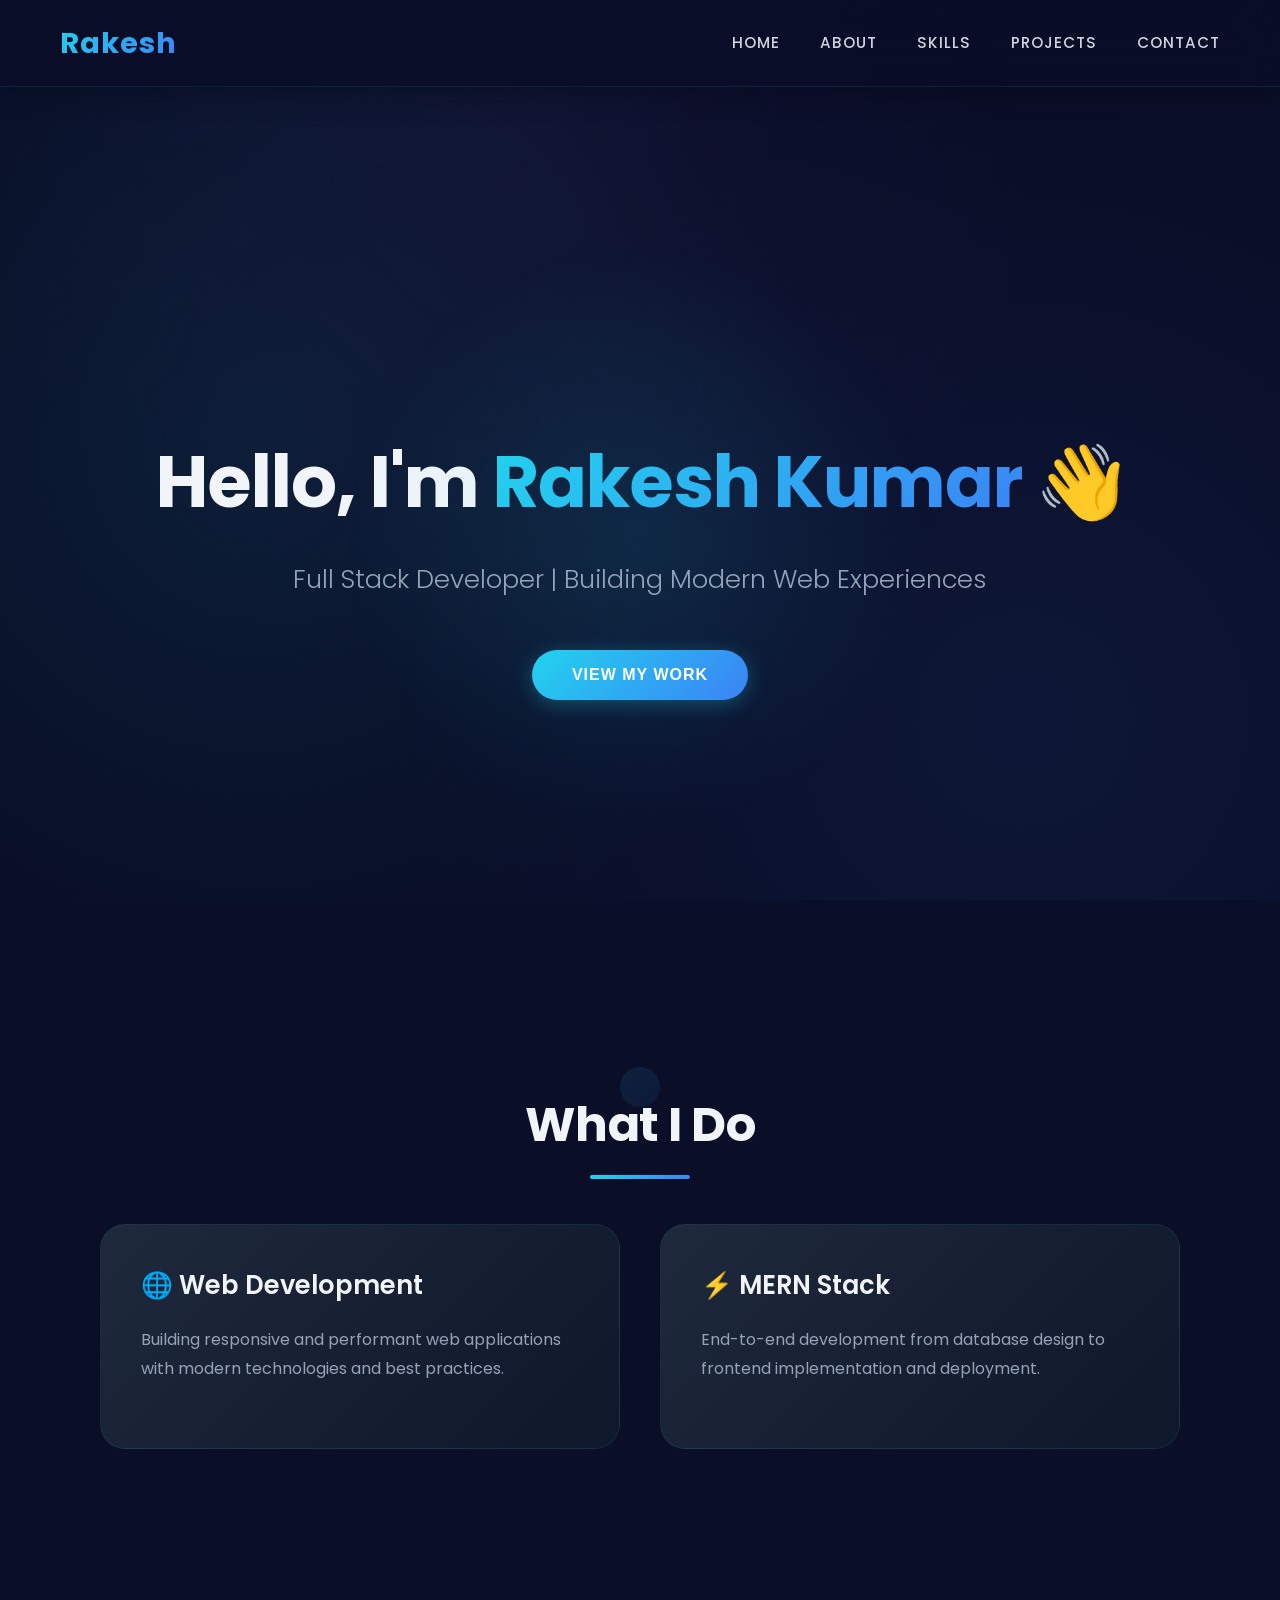
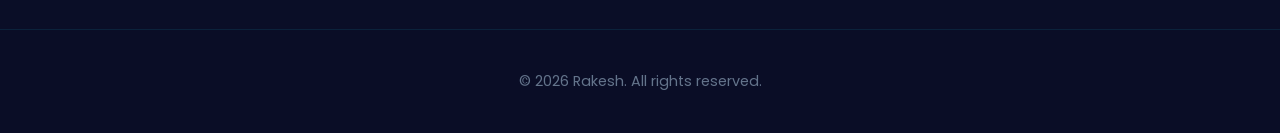
==== index.html @ a0b8a6a6 "chnages" ====
<!DOCTYPE html>
<html lang="en">
<head>
  <meta charset="UTF-8">
  <meta name="viewport" content="width=device-width, initial-scale=1.0">
  <title>Rakesh - Full Stack Developer</title>
  <link rel="stylesheet" href="style.css">
  <link href="https://fonts.googleapis.com/css2?family=Poppins:wght@300;400;500;600;700&display=swap" rel="stylesheet">
</head>
<body>

<nav>
  <h2>Rakesh</h2>
  <ul>
    <li><a href="index.html">Home</a></li>
    <li><a href="about.html">About</a></li>
    <li><a href="skills.html">Skills</a></li>
    <li><a href="projects.html">Projects</a></li>
    <li><a href="contact.html">Contact</a></li>
  </ul>
</nav>

<section class="home">
  <h1>Hello, I'm <span>Rakesh Kumar</span> 👋</h1>
  <p>Full Stack Developer | Building Modern Web Experiences</p>
  <button onclick="goToProjects()">View My Work</button>
</section>

<section class="fade-in">
  <h2>What I Do</h2>
  <div class="projects-grid">
    <div class="card">
      <h3>🌐 Web Development</h3>
      <p>Building responsive and performant web applications with modern technologies and best practices.</p>
    </div>
    
    <div class="card">
      <h3>⚡ MERN Stack</h3>
      <p>End-to-end development from database design to frontend implementation and deployment.</p>
    </div>
  </div>
</section>

<footer>
  <p>&copy; 2026 Rakesh. All rights reserved.</p>
</footer>

<script src="script.js"></script>
</body>
</html>
---- style.css ----
* {
  margin: 0;
  padding: 0;
  box-sizing: border-box;
}

body {
  font-family: 'Poppins', sans-serif;
  background: #0a0e27;
  color: #e2e8f0;
  line-height: 1.6;
  overflow-x: hidden;
}

/* Animated Background */
body::before {
  content: '';
  position: fixed;
  top: 0;
  left: 0;
  width: 100%;
  height: 100%;
  background: 
    radial-gradient(circle at 20% 50%, rgba(34, 211, 238, 0.08) 0%, transparent 50%),
    radial-gradient(circle at 80% 80%, rgba(59, 130, 246, 0.08) 0%, transparent 50%),
    radial-gradient(circle at 40% 20%, rgba(139, 92, 246, 0.05) 0%, transparent 50%);
  pointer-events: none;
  z-index: -1;
}

/* Navbar */
nav {
  display: flex;
  justify-content: space-between;
  align-items: center;
  padding: 20px 60px;
  background: rgba(10, 14, 39, 0.85);
  backdrop-filter: blur(20px);
  position: sticky;
  top: 0;
  z-index: 1000;
  box-shadow: 0 4px 30px rgba(0, 0, 0, 0.3);
  border-bottom: 1px solid rgba(34, 211, 238, 0.1);
}

nav h2 {
  font-size: 1.8rem;
  background: linear-gradient(135deg, #22d3ee, #3b82f6, #8b5cf6);
  -webkit-background-clip: text;
  -webkit-text-fill-color: transparent;
  background-clip: text;
  font-weight: 700;
  letter-spacing: 1px;
  animation: gradient-shift 3s ease infinite;
  background-size: 200% 200%;
}

@keyframes gradient-shift {
  0%, 100% { background-position: 0% 50%; }
  50% { background-position: 100% 50%; }
}

nav ul {
  display: flex;
  gap: 40px;
  list-style: none;
}

nav a {
  color: #cbd5e1;
  text-decoration: none;
  font-weight: 500;
  transition: all 0.3s ease;
  position: relative;
  padding: 8px 0;
  font-size: 0.95rem;
  text-transform: uppercase;
  letter-spacing: 1px;
}

nav a::after {
  content: '';
  position: absolute;
  bottom: 0;
  left: 50%;
  width: 0;
  height: 2px;
  background: linear-gradient(135deg, #22d3ee, #3b82f6);
  transition: all 0.3s ease;
  transform: translateX(-50%);
}

nav a:hover {
  color: #22d3ee;
}

nav a:hover::after {
  width: 100%;
}

/* Home Section */
.home {
  text-align: center;
  padding: 150px 20px 100px;
  min-height: 100vh;
  display: flex;
  flex-direction: column;
  justify-content: center;
  align-items: center;
  position: relative;
}

.home::before {
  content: '';
  position: absolute;
  top: 50%;
  left: 50%;
  transform: translate(-50%, -50%);
  width: 600px;
  height: 600px;
  background: radial-gradient(circle, rgba(34, 211, 238, 0.1) 0%, transparent 70%);
  pointer-events: none;
  animation: pulse 4s ease-in-out infinite;
}

@keyframes pulse {
  0%, 100% { transform: translate(-50%, -50%) scale(1); opacity: 0.5; }
  50% { transform: translate(-50%, -50%) scale(1.2); opacity: 0.8; }
}

.home h1 {
  font-size: 4.5rem;
  color: #f1f5f9;
  margin-bottom: 20px;
  animation: fadeInDown 1s ease;
  font-weight: 700;
  letter-spacing: -1px;
}

.home h1 span {
  background: linear-gradient(135deg, #22d3ee, #3b82f6, #8b5cf6);
  -webkit-background-clip: text;
  -webkit-text-fill-color: transparent;
  background-clip: text;
  background-size: 200% 200%;
  animation: gradient-shift 3s ease infinite;
}

.home p {
  font-size: 1.6rem;
  color: #94a3b8;
  margin-bottom: 50px;
  animation: fadeInUp 1s ease 0.3s both;
  font-weight: 300;
}

/* Buttons */
button, .btn {
  padding: 16px 40px;
  border: none;
  background: linear-gradient(135deg, #22d3ee, #3b82f6);
  color: white;
  font-size: 1rem;
  font-weight: 600;
  border-radius: 50px;
  cursor: pointer;
  transition: all 0.4s ease;
  box-shadow: 0 4px 20px rgba(34, 211, 238, 0.3);
  animation: fadeInUp 1s ease 0.6s both;
  text-transform: uppercase;
  letter-spacing: 1px;
  position: relative;
  overflow: hidden;
}

button::before, .btn::before {
  content: '';
  position: absolute;
  top: 0;
  left: -100%;
  width: 100%;
  height: 100%;
  background: linear-gradient(135deg, transparent, rgba(255, 255, 255, 0.2), transparent);
  transition: left 0.5s ease;
}

button:hover::before, .btn:hover::before {
  left: 100%;
}

button:hover, .btn:hover {
  transform: translateY(-5px);
  box-shadow: 0 8px 30px rgba(34, 211, 238, 0.5);
  background: linear-gradient(135deg, #3b82f6, #22d3ee);
}

/* Section Styling */
section {
  padding: 100px 60px;
  max-width: 1200px;
  margin: 0 auto;
  position: relative;
}

section h2 {
  font-size: 3rem;
  color: #f1f5f9;
  margin-bottom: 50px;
  text-align: center;
  position: relative;
  font-weight: 700;
  letter-spacing: -0.5px;
}

section h2::before {
  content: '';
  position: absolute;
  top: -20px;
  left: 50%;
  transform: translateX(-50%);
  width: 40px;
  height: 40px;
  background: linear-gradient(135deg, #22d3ee, #3b82f6);
  border-radius: 50%;
  opacity: 0.1;
}

section h2::after {
  content: '';
  position: absolute;
  bottom: -15px;
  left: 50%;
  transform: translateX(-50%);
  width: 100px;
  height: 4px;
  background: linear-gradient(135deg, #22d3ee, #3b82f6);
  border-radius: 2px;
}

/* About Section */
.about-content {
  display: grid;
  grid-template-columns: 1fr 1fr;
  gap: 80px;
  align-items: center;
  margin-top: 60px;
}

.about-text {
  font-size: 1.15rem;
  color: #94a3b8;
  line-height: 2;
}

.about-text p {
  margin-bottom: 20px;
  padding-left: 20px;
  border-left: 3px solid #22d3ee;
}

.about-stats {
  display: grid;
  grid-template-columns: repeat(2, 1fr);
  gap: 25px;
}

.stat-box {
  background: linear-gradient(135deg, #1e293b, #0f172a);
  padding: 40px 30px;
  border-radius: 20px;
  text-align: center;
  border: 1px solid rgba(34, 211, 238, 0.15);
  transition: all 0.4s ease;
  position: relative;
  overflow: hidden;
}

.stat-box::before {
  content: '';
  position: absolute;
  top: 0;
  left: 0;
  width: 100%;
  height: 100%;
  background: linear-gradient(135deg, rgba(34, 211, 238, 0.1), transparent);
  opacity: 0;
  transition: opacity 0.4s ease;
}

.stat-box:hover::before {
  opacity: 1;
}

.stat-box:hover {
  border-color: rgba(34, 211, 238, 0.4);
  transform: translateY(-8px);
  box-shadow: 0 15px 40px rgba(34, 211, 238, 0.2);
}

.stat-box h3 {
  font-size: 3rem;
  background: linear-gradient(135deg, #22d3ee, #3b82f6);
  -webkit-background-clip: text;
  -webkit-text-fill-color: transparent;
  background-clip: text;
  margin-bottom: 10px;
  font-weight: 700;
}

.stat-box p {
  color: #94a3b8;
  font-weight: 500;
  text-transform: uppercase;
  letter-spacing: 1px;
  font-size: 0.85rem;
}

/* Skills Section */
.skills {
  display: flex;
  flex-wrap: wrap;
  gap: 20px;
  justify-content: center;
  margin-top: 60px;
}

.skills span {
  background: linear-gradient(135deg, #1e293b, #334155);
  padding: 14px 32px;
  border-radius: 50px;
  font-weight: 500;
  font-size: 0.95rem;
  border: 2px solid rgba(34, 211, 238, 0.2);
  transition: all 0.4s ease;
  color: #e2e8f0;
  position: relative;
  overflow: hidden;
}

.skills span::before {
  content: '';
  position: absolute;
  top: 50%;
  left: 50%;
  width: 0;
  height: 0;
  background: rgba(34, 211, 238, 0.1);
  border-radius: 50%;
  transform: translate(-50%, -50%);
  transition: all 0.4s ease;
}

.skills span:hover::before {
  width: 100%;
  height: 100%;
}

.skills span:hover {
  background: linear-gradient(135deg, #22d3ee, #3b82f6);
  color: #0a0e27;
  transform: translateY(-5px) scale(1.05);
  box-shadow: 0 8px 25px rgba(34, 211, 238, 0.4);
  border-color: transparent;
}

/* Projects Section */
.projects-grid {
  display: grid;
  grid-template-columns: repeat(auto-fit, minmax(350px, 1fr));
  gap: 40px;
  margin-top: 60px;
}

.card {
  background: linear-gradient(135deg, #1e293b, #0f172a);
  padding: 40px;
  border-radius: 25px;
  border: 1px solid rgba(34, 211, 238, 0.1);
  transition: all 0.5s ease;
  position: relative;
  overflow: hidden;
}

.card::before {
  content: '';
  position: absolute;
  top: 0;
  left: 0;
  width: 100%;
  height: 5px;
  background: linear-gradient(135deg, #22d3ee, #3b82f6, #8b5cf6);
  transform: scaleX(0);
  transition: transform 0.5s ease;
  transform-origin: left;
}

.card::after {
  content: '';
  position: absolute;
  top: -50%;
  right: -50%;
  width: 200%;
  height: 200%;
  background: radial-gradient(circle, rgba(34, 211, 238, 0.05) 0%, transparent 70%);
  opacity: 0;
  transition: opacity 0.5s ease;
}

.card:hover::after {
  opacity: 1;
}

.card:hover {
  transform: translateY(-15px);
  border-color: rgba(34, 211, 238, 0.3);
  box-shadow: 0 20px 60px rgba(0, 0, 0, 0.5);
}

.card:hover::before {
  transform: scaleX(1);
}

.card h3 {
  font-size: 1.6rem;
  color: #f1f5f9;
  margin-bottom: 20px;
  font-weight: 600;
}

.card p {
  color: #94a3b8;
  line-height: 1.8;
  margin-bottom: 25px;
}

.card .btn {
  padding: 12px 28px;
  font-size: 0.85rem;
}

/* Contact Section */
.contact-container {
  display: grid;
  grid-template-columns: 1fr 1.2fr;
  gap: 80px;
  margin-top: 60px;
}

.contact-info {
  padding: 40px;
  background: linear-gradient(135deg, #1e293b, #0f172a);
  border-radius: 25px;
  border: 1px solid rgba(34, 211, 238, 0.1);
}

.contact-info h3 {
  background: linear-gradient(135deg, #22d3ee, #3b82f6);
  -webkit-background-clip: text;
  -webkit-text-fill-color: transparent;
  background-clip: text;
  margin-bottom: 30px;
  font-size: 1.8rem;
}

.contact-info p {
  color: #94a3b8;
  margin-bottom: 20px;
  font-size: 1.05rem;
  display: flex;
  align-items: center;
  gap: 15px;
  padding: 10px 0;
  border-bottom: 1px solid rgba(34, 211, 238, 0.1);
}

form {
  background: linear-gradient(135deg, #1e293b, #0f172a);
  padding: 50px;
  border-radius: 25px;
  border: 1px solid rgba(34, 211, 238, 0.1);
  box-shadow: 0 10px 40px rgba(0, 0, 0, 0.3);
}

input, textarea {
  width: 100%;
  padding: 18px 24px;
  margin-bottom: 25px;
  background: #0a0e27;
  border: 2px solid #334155;
  border-radius: 15px;
  color: #e2e8f0;
  font-family: 'Poppins', sans-serif;
  font-size: 1rem;
  transition: all 0.3s ease;
}

input:focus, textarea:focus {
  outline: none;
  border-color: #22d3ee;
  box-shadow: 0 0 20px rgba(34, 211, 238, 0.2);
  background: #0f172a;
}

textarea {
  min-height: 180px;
  resize: vertical;
}

form button {
  width: 100%;
  padding: 18px;
}

/* Footer */
footer {
  text-align: center;
  padding: 40px;
  background: rgba(10, 14, 39, 0.9);
  color: #64748b;
  margin-top: 80px;
  border-top: 1px solid rgba(34, 211, 238, 0.1);
  font-size: 0.9rem;
}

/* Animations */
@keyframes fadeInDown {
  from {
    opacity: 0;
    transform: translateY(-40px);
  }
  to {
    opacity: 1;
    transform: translateY(0);
  }
}

@keyframes fadeInUp {
  from {
    opacity: 0;
    transform: translateY(40px);
  }
  to {
    opacity: 1;
    transform: translateY(0);
  }
}

/* Scroll Animations */
.fade-in {
  opacity: 0;
  transform: translateY(30px);
  transition: all 0.8s ease;
}

.fade-in.visible {
  opacity: 1;
  transform: translateY(0);
}

/* Responsive */
@media (max-width: 768px) {
  nav {
    padding: 15px 30px;
    flex-direction: column;
    gap: 20px;
  }
  
  nav ul {
    gap: 20px;
    flex-wrap: wrap;
    justify-content: center;
  }
  
  .home h1 {
    font-size: 2.8rem;
  }
  
  .home p {
    font-size: 1.2rem;
  }
  
  section {
    padding: 80px 30px;
  }
  
  section h2 {
    font-size: 2.2rem;
  }
  
  .about-content,
  .contact-container {
    grid-template-columns: 1fr;
    gap: 50px;
  }
  
  .projects-grid {
    grid-template-columns: 1fr;
  }
  
  .about-stats {
    grid-template-columns: repeat(2, 1fr);
  }
}
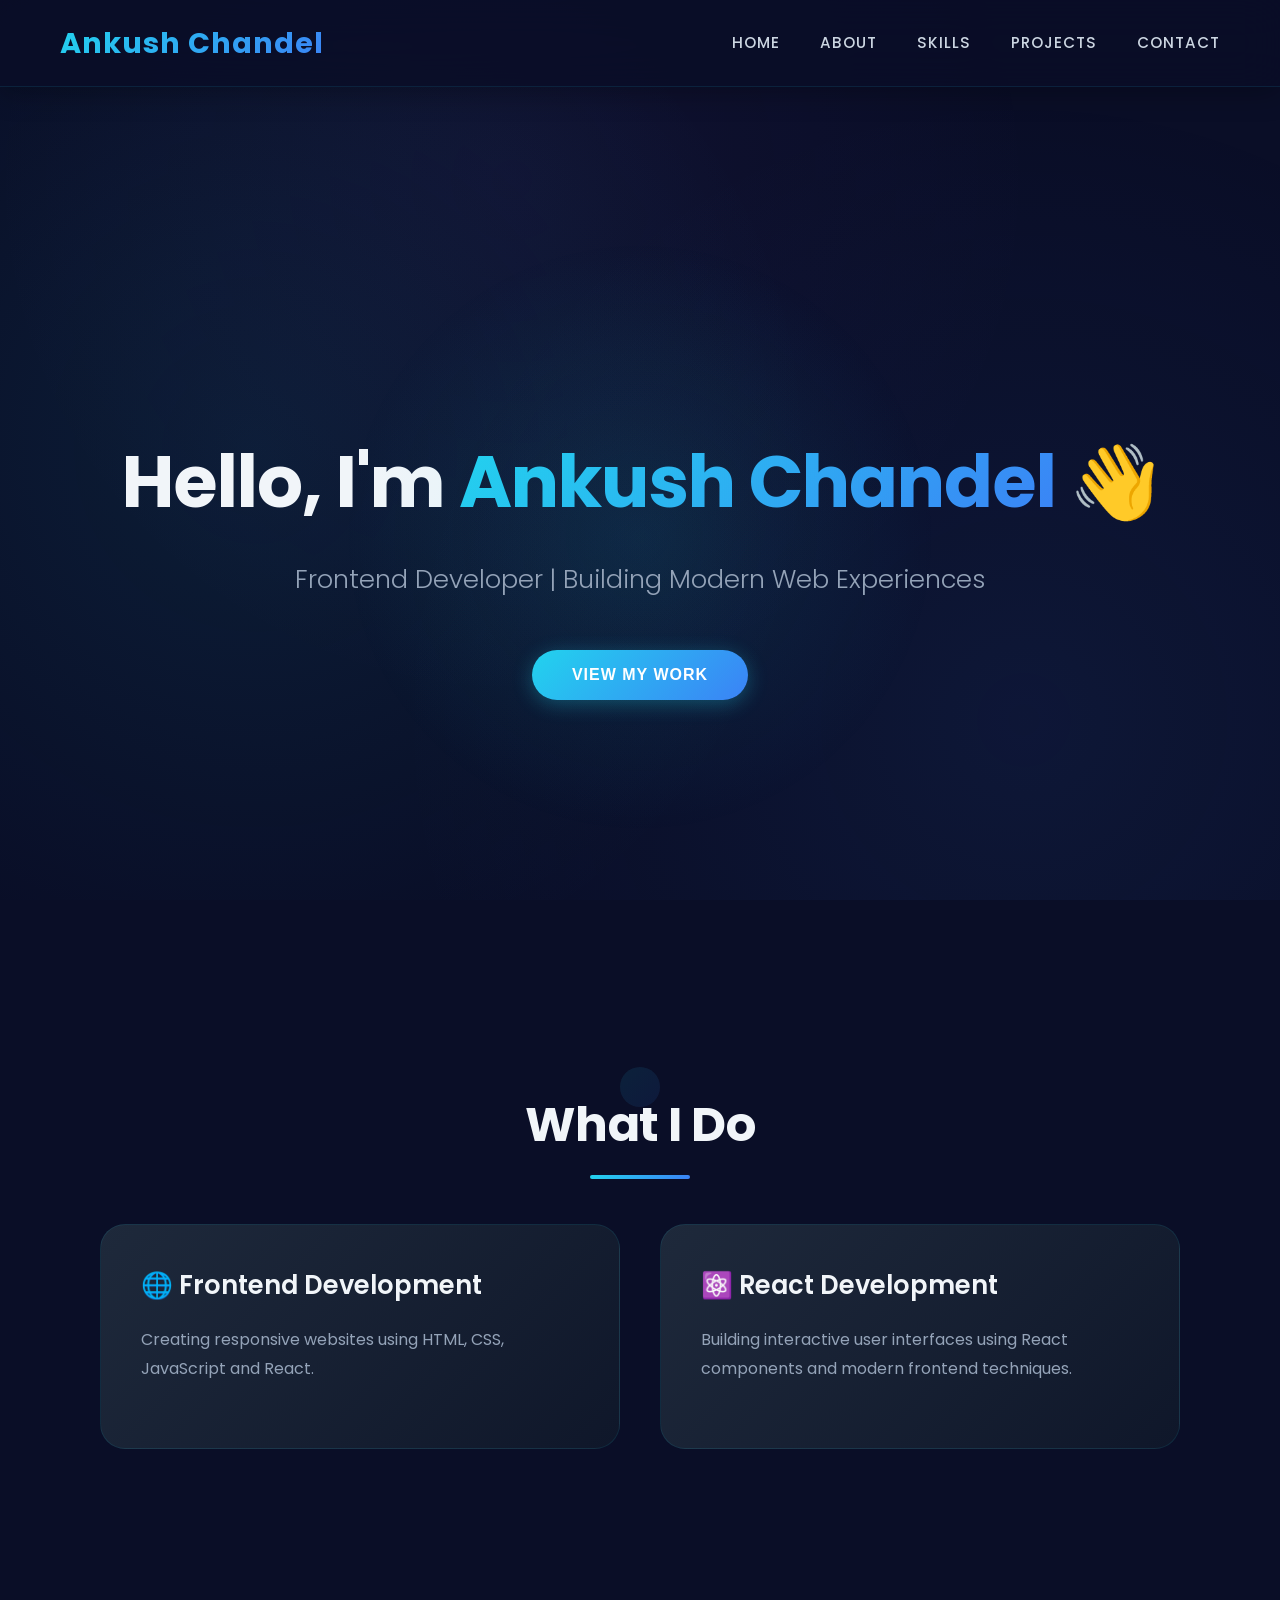
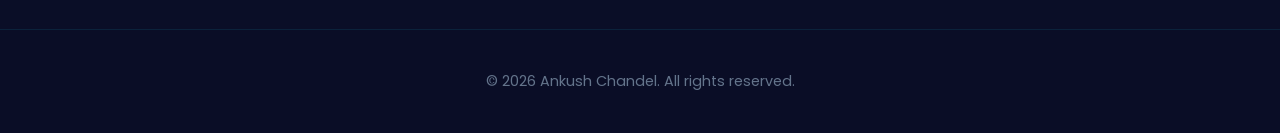
==== commit eb5ab210: "Portfolio website" ====
--- a/index.html
+++ b/index.html
@@ -3,14 +3,14 @@
 <head>
   <meta charset="UTF-8">
   <meta name="viewport" content="width=device-width, initial-scale=1.0">
-  <title>Rakesh - Full Stack Developer</title>
+  <title>Ankush Chandel - Frontend Developer</title>
   <link rel="stylesheet" href="style.css">
   <link href="https://fonts.googleapis.com/css2?family=Poppins:wght@300;400;500;600;700&display=swap" rel="stylesheet">
 </head>
 <body>
 
 <nav>
-  <h2>Rakesh</h2>
+  <h2>Ankush Chandel</h2>
   <ul>
     <li><a href="index.html">Home</a></li>
     <li><a href="about.html">About</a></li>
@@ -21,28 +21,29 @@
 </nav>
 
 <section class="home">
-  <h1>Hello, I'm <span>Rakesh Kumar</span> 👋</h1>
-  <p>Full Stack Developer | Building Modern Web Experiences</p>
+  <h1>Hello, I'm <span>Ankush Chandel</span> 👋</h1>
+  <p>Frontend Developer | Building Modern Web Experiences</p>
   <button onclick="goToProjects()">View My Work</button>
 </section>
 
 <section class="fade-in">
   <h2>What I Do</h2>
+
   <div class="projects-grid">
     <div class="card">
-      <h3>🌐 Web Development</h3>
-      <p>Building responsive and performant web applications with modern technologies and best practices.</p>
+      <h3>🌐 Frontend Development</h3>
+      <p>Creating responsive websites using HTML, CSS, JavaScript and React.</p>
     </div>
-    
+
     <div class="card">
-      <h3>⚡ MERN Stack</h3>
-      <p>End-to-end development from database design to frontend implementation and deployment.</p>
+      <h3>⚛️ React Development</h3>
+      <p>Building interactive user interfaces using React components and modern frontend techniques.</p>
     </div>
   </div>
 </section>
 
 <footer>
-  <p>&copy; 2026 Rakesh. All rights reserved.</p>
+  <p>&copy; 2026 Ankush Chandel. All rights reserved.</p>
 </footer>
 
 <script src="script.js"></script>
